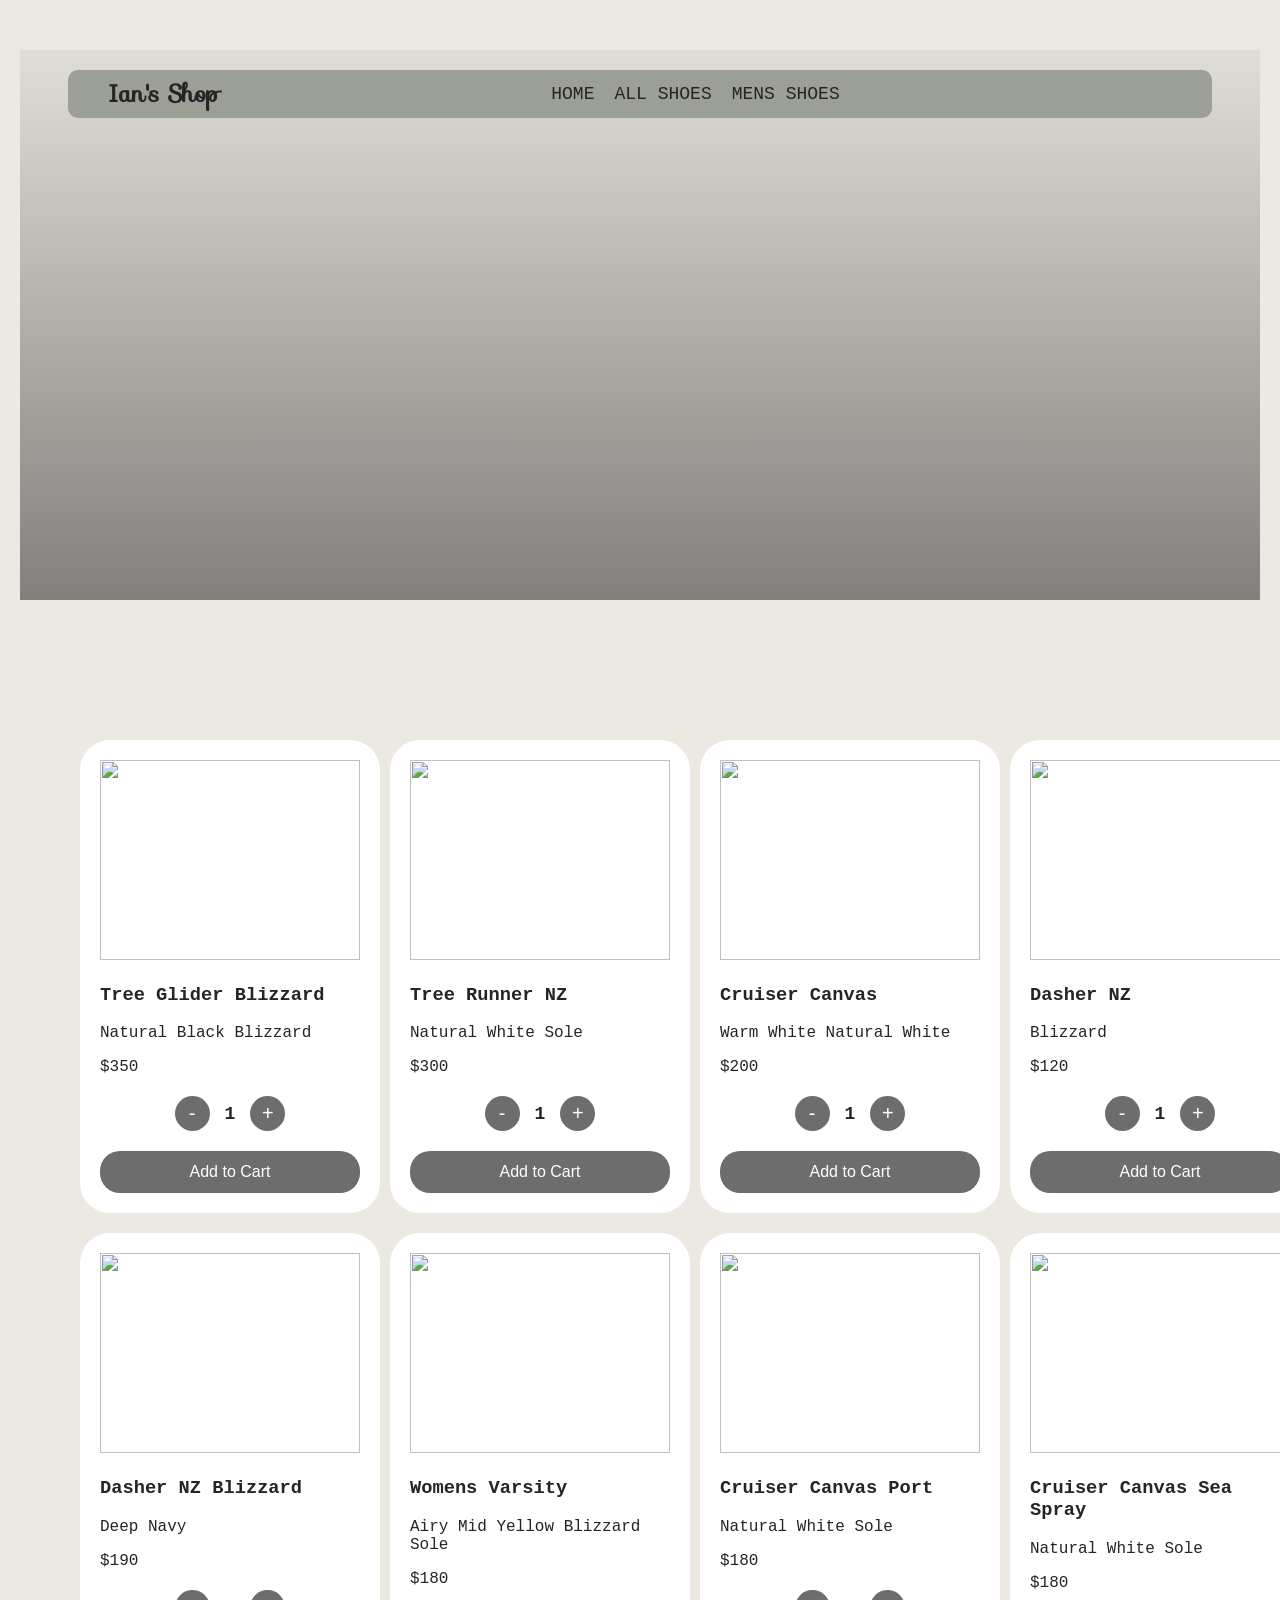
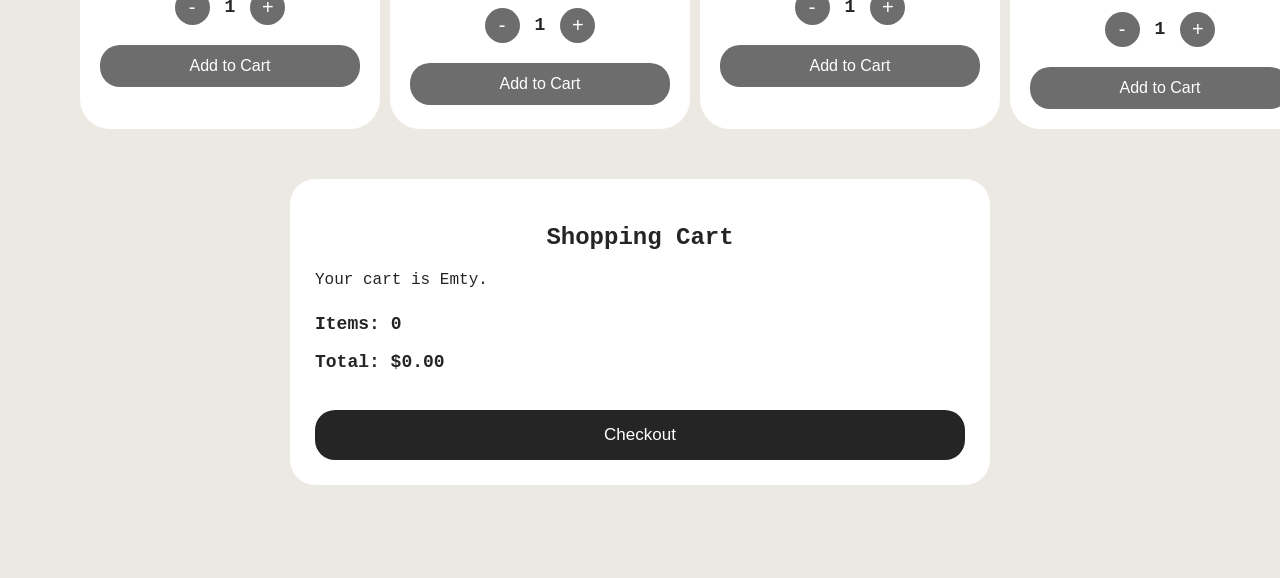
==== Shoe_Store/for_women.html @ cf06b2bd "Shoe site files" ====
<!DOCTYPE html>
<html lang="en">
<head>
    <meta charset="UTF-8">
    <meta name="viewport" content="width=device-width, initial-scale=1.0">
    <link rel="preconnect" href="https://fonts.googleapis.com" />
    <link rel="preconnect" href="https://fonts.gstatic.com" crossorigin />
    <link
      href="https://fonts.googleapis.com/css2?family=Imperial+Script&family=Sofia&display=swap"
      rel="stylesheet"
    />
    <link
      href="https://fonts.googleapis.com/css2?family=Imperial+Script&family=Iosevka+Charon+Mono:ital,wght@0,300;0,400;0,500;0,700;1,300;1,400;1,500;1,700&family=Sofia&display=swap"
      rel="stylesheet"
    />
    <title>SHOES FOR MEN</title>
    <style>
    :root {
        /* Colors */
        --primary-color: #7b80a8;
        --secondary-color: #f3961c;
        --dark-color: #252525;
        --white-color: #fff;
        --light-gray-color: #f2f2f2;
        --labor-services-color: #273071;
        --background-image: url("Header_photo.webp");
        --black-color: #050505;
        --header-color: #878a81;
        --secondary-background: #9c9f96;
        --margin-bottom: 16px;
        --site-max-width: 100%;
        --spacing:4px;
    }

    * {
        box-sizing: border-box;
    }

    html, body {
        height: 1000px;
        margin: 0;
        scroll-behavior: smooth;
    }

    header {
        position: absolute;
        top: calc(var(--spacing) * 5);
        left: calc(var(--spacing) * 12);
        right: calc(var(--spacing) * 12);
        height: calc(var(--spacing) * 12);
        padding: 0px 40px;
        background: var(--secondary-background);
        border-radius: 10px;
        justify-content: center;
        display: flex;
        align-items: center;
       
    }

    body {
        background-color: #ece9e2;
        background-size: cover;
        background-position: center;
        background-repeat: no-repeat;
        text-align: center;
        margin: 0;
        padding: 50px 20px;
        font-family: "Iosevka Charon Mono", monospace;
        color: #252525;
        /* background-color: var(--white-color); */
    }

    .hero {
        position: relative;
        width: 100%;
        min-height: 470px;
        background-image:
            linear-gradient(
            to bottom,
            rgba(0, 0, 0, 0.05),
            rgba(0, 0, 0, 0.35)
            ),
            url("womens_shoes/womens_desktop.webp");
        background-size: cover;
        background-position: center;
        background-repeat: no-repeat;
        border-radius: 20px;
        overflow: hidden;
    }

    .project-title {
        margin: 0;
        font-family: "sofia", cursive;
    }
    .menu-box {
        display: flex;
        gap: 20px;
        font-family: sans-serif;
        font-size: large;
        margin: auto;
        align-items: center;
    }
    .menu-box a {
        text-decoration: none;
        color: #252525;
        font-family: "Iosevka Charon Mono", monospace;
        font-weight: 500;
    }
    .menu-box a:hover {
        color: white;
    }

        .gallery {
        width: 100%;
        max-width: 1400px;
        display: grid;
        grid-template-columns: repeat(4, 1fr);
        row-gap: 20px;
        column-gap: 10px;
        margin: 0 auto;
        padding: 20px;
        cursor: pointer;

            /* background-color: white;
            border-radius: 10%; */
    }
    .gallery img:hover {
        transform: scale(1.5);
    }

    .hero_container {
        padding: 120px 40px 60px;
        min-height: 100vh;
        
    }

    .shoe_box {
        width: 300px;
        padding: 20px;
        background-color: white;
        border-radius: 30px;
        align-items: flex-start;
        text-align: left;
        transition: transform 0.3s ease,
                    box-shadow 0.3s ease;
        font-family: "Iosevka Charon Mono", monospace;
    }

    .shoe_box:hover {
        transform: translateY(-8px);
        box-shadow: 0 12px 30px rgba(0, 0, 0, 0.12);
    }

    .shoe_box img {
        width: 100%;
        height: 200px;
        object-fit: contain;
    }

    .popup {
        display: none;
        position: fixed;
        top: 0;
        left: 0;
        width: 100%;
        height: 100%;
        background: rgba(0, 0, 0, 0.8);
        justify-content: center;
        align-items: center;
        flex-direction: column;
    }

    .popup img {
            width: 80%;
            max-width: 600px;
            border-radius: 10px;
        }
        .caption {
            color: white;
            margin-top: 10px;
            font-size: 18px;
            /* background: rgba(238, 235, 235, 0.5); */
            padding: 5px 10px;
            border-radius: 5px;
            font-family: "Iosevka Charon Mono", monospace;
            white-space: pre-line;
        }
        .close-btn {
            position: absolute;
            top: 290px;
            right: 530px;
            font-size: 30px;
            color: white;
            cursor: pointer;
        }

        /* Quantity Controls */
        .controls {
            display: flex;
            justify-content: center;
            align-items: center;
            gap: 15px;
            margin: 20px 0;
        }

        .controls button {
            width: 35px;
            height: 35px;
            border: none;
            border-radius: 50%;
            background-color: #6e6d6d;
            color: white;
            font-size: 20px;
            cursor: pointer;
        }

        .quantity {
            font-size: 18px;
            font-weight: bold;
        }
   
    /* Add to cart */

        .addToCartBtn {
            width: 100%;
            padding: 12px 20px;
            border: none;
            border-radius: 20px;
            background-color: #6e6d6d;
            color: white;
            font-size: 16px;
            cursor: pointer;
        }

        .addToCartBtn:hover {
            background-color: #4c5a7c;
            color: #050505;
        }

        /* Shopping Cart */

        .cart {
            width: 90%;
            max-width: 800px;
            margin: 40px auto;
            padding: 30px;
            background-color: white;
            border-radius: 25px;
            text-align: left;
        }

        .cart h2 {
            text-align: center;
        }

        .cart-item {
            display: flex;
            justify-content: space-between;
            padding: 15px 0;
            border-bottom: 1px solid #ddd;
        }

        .cart-summary {
            margin-top: 25px;
            font-size: 18px;
            font-weight: bold;
        }

        #checkoutBtn {
            width: 100%;
            padding: 15px;
            margin-top: 20px;
            border: none;
            border-radius: 20px;
            background-color: #252525;
            color: white;
            font-size: 17px;
            cursor: pointer;
        }

        /* TOAST MESSAGE */
        #toast {
            visibility: hidden;
            min-width: 250px;
            background-color: #333;
            color: #fff;
            text-align: center;
            border-radius: 8px;
            padding: 16px;
            position: fixed;
            z-index: 9999;
            bottom: 30px;
            right: 30px;
            font-size: 14px;
            transition: opacity 0.5s ease, visbility 0.5s;
        }
        #toast.show {
            visibility: visible;
            opacity: 1;
        }
        .burger-button {
            display: none;
            background: none;
            border: none;
            font-size: 30px;
            cursor: pointer;
            color: #252525;
        }

       

    @media screen and (max-width: 900px) {
    
        header {
                position: relative;
                top: 0;
                left: 0;
                right: 0;
                width: 100%;
                height: auto;
                padding: 15px 20px;
                display: flex;
                justify-content: space-between;
                align-items: center;
                background-color: #9c9f96;
                border-radius: 0;
                z-index: 1000;
            }

            .project-title {
                margin: 0;
                font-size: 26px;
            }

            /* HERO SECTION */

            .hero {
                min-height: 550px;
                background-image:
                linear-gradient(
                    to bottom,
                    rgba(0, 0, 0, 0.05),
                    rgba(0, 0, 0, 0.45)
                ),
                url("womens_shoes/womens_mobile.webp");
                background-size: cover;
                background-position: center;
                background-repeat: no-repeat;
                border-radius: 0;
            }

            /* BURGER BUTTON */

            .burger-button {
                display: block;
                padding: 5px;
                background: none;
                border: none;
                color: #252525;
                font-size: 30px;
                cursor: pointer;
            }

            /* DROPDOWN MENU */

            .menu-box {
                display: none;
                position: absolute;
                top: 100%;
                left: 0;
                right: 0;
                width: 100%;
                margin: 0;
                padding: 10px 0;
                background-color: #9c9f96;
                flex-direction: column;
                gap: 0;
                z-index: 1000;
            }

            .menu-box.active {
                display: flex;
            }

            .menu-box a {
                width: 100%;
                padding: 15px 20px;
                color: #252525;
                font-size: 16px;
                text-align: center;
                text-decoration: none;
            }

            .menu-box a:hover {
                color: white;
                background-color: #7b80a8;
            }

            /* PRODUCT AREA */

            .hero_container {
                padding: 30px 15px;
                background-size: cover;
                background-position: center;
                background-repeat: no-repeat;
            }

            .gallery {
                width: 100%;
                padding: 10px;
                display: grid;
                grid-template-columns: repeat(2, minmax(0, 1fr));
                gap: 20px;
            }

            .shoe_box {
                width: 100%;
                max-width: 350px;
                margin: 0 auto;
            }

            .shoe_box img {
                display: block;
                width: 100%;
                height: 220px;
                object-fit: contain;
            }

            /* CART */

            .cart {
                width: calc(100% - 30px);
                margin: 25px auto;
                padding: 20px 15px;
                border-radius: 18px;
            }

            .cart h2 {
                margin-top: 0;
                font-size: 22px;
            }

            .cart-item {
                display: flex;
                justify-content: space-between;
                align-items: center;
                flex-wrap: wrap;
                gap: 8px;
                padding: 15px 0;
                font-size: 14px;
            }

            .cart-summary {
                margin-top: 20px;
                font-size: 16px;
            }

            #checkoutBtn {
                width: 100%;
                padding: 14px;
                font-size: 16px;
            }
            }
            .cart {
                width: 92%;
                max-width: 700px;
                padding: 25px;
                margin: 30px auto;
            }
            .hero {
                    min-height: 550px;
                    border-radius: 0;
                    background-image:
                    linear-gradient(
                        to bottom,
                        rgba(0, 0, 0, 0.05),
                        rgba(0, 0, 0, 0.45)
                    ),
                    url("mens_sneakers/mens_sneakers_mobile_header.webp");
                    background-position: center;
                }
            
                .cart {
                width: 92%;
                max-width: 700px;
                padding: 25px;
                margin: 30px auto;
            }
            .hero {
                min-height: 550px;
                border-radius: 0;
                background-image:
                linear-gradient(
                    to bottom,
                    rgba(0, 0, 0, 0.05),
                    rgba(0, 0, 0, 0.45)
                ),
                url("womens_shoes/womens_mobile.webp");
                background-position: center;
            }


        @media screen and (max-width: 600px) {
            header {
                position: relative;
                top: 0;
                left: 0;
                right: 0;
                width: 100%;
                height: auto;
                padding: 15px 20px;
                display: flex;
                justify-content: space-between;
                align-items: center;
                border-radius: 0;
            }

            .hero {
                min-height: 550px;
                border-radius: 0;
                background-image:
                linear-gradient(
                    to bottom,
                    rgba(0, 0, 0, 0.05),
                    rgba(0, 0, 0, 0.45)
                ),
                url("womens_shoes/womens_mobile.webp");
                background-position: center;
            }

            /* SHOW BURGER BUTTON */

            .burger-button {
                display: block;
            }

            /* HIDE MENU */

            .menu-box {
                display: none;
                position: absolute;
                top: 10px;
                left: 10px;
                right: 10px;
                width: 100%;
                background-color: #9c9f96;
                flex-direction: column;
                gap: 0;
                padding: 10px 18px;
                margin: 0;
                z-index: 1000;
            }

            /* SHOW MENU AFTER CLICK */
            .menu-box.active {
                display: flex;
            }

            /* MENU LINKS */

            .menu-box a {
                width: 100%;
                padding: 15px 20px;
                text-align: center;
                font-size: 16px;
            }
            .menu-box a:hover {
                background-color: #7b80a8;
                color: white;
            }
             .cart {
                width: calc(100% - 30px);
                margin: 25px auto;
                padding: 20px 15px;
                border-radius: 18px;
            }

            .cart h2 {
                font-size: 22px;
                margin-top: 0;
            }


            .cart-item {
                display: flex;
                justify-content: space-between;
                align-items: center;
                flex-wrap: wrap;
                gap: 8px;
                padding: 15px 0;
                font-size: 14px;
            }

            .cart-summary {
                margin-top: 20px;
                font-size: 16px;
            }

            #checkoutBtn {
                width: 100%;
                padding: 14px;
                font-size: 16px;
            }
            
            /* PRODUCT AREA */
            .hero_container {
                padding: 30px 15px;
                
            }

            .gallery {
                width: 100%;
                grid-template-columns: 1fr;
                gap: 20px;
                padding: 10px;
            }

            .shoe_box {
                width: 100%;
                max-width: 350px;
                margin: 0 auto;
            }

            .shoe_box img {
                width: 100%;
                height: 220px;
                object-fit: contain;
            }

            .cart {
                width: 95%;
                padding: 20px;
            }
        }
       

    </style>
</head>
<body>
    <main>
    <section class="hero">
    <header>
        
        <div>
            <h2 class="project-title">Ian's Shop</h2>
        </div>

        <!-- BURGER BUTTON -->
    <button class="burger-button" id="burgerBtn">☰</button>

        <nav class="menu-box" id="menuBox">
            <a href="index.html">HOME</a>
            <a href="shopall.html">ALL SHOES</a>
            <a href="for_men.html">MENS SHOES</a>
        </nav>
    </header>

    </section>
   </main>
    <div class="hero_container">
        <div class="gallery">
            <div class="shoe_box" data-name="Tree Glider Blizzard" data-price="350">
            <img src="womens_shoes/A11072_24Q3_Tree_Glider_Blizzard_Blizzard_PDP_LEFT-1000x1000.webp" data-caption = "Finally, a classic high top that doesn’t feel clunky. \nPerfect for warmer days, our lightweight, flexible tree fiber blend conforms to your movements for next-level comfort.&nbsp;">
            <h3>Tree Glider Blizzard</h3>
            <p>Natural Black Blizzard</p>
            <p>$350</p>

            <div class="controls">
                <button class="decreaseBtn">-</button>
                <span class="quantity">1</span>
                <button class="increaseBtn">+</button>
            </div>

            <button class="addToCartBtn">
                Add to Cart
            </button>
        </div>
        <div class="shoe_box" data-name="Tree Runner NZ Natural White Sole" data-price="300">
            <img src="womens_shoes/A12256_26Q1_Cruiser-Terry-Ochre-Warm-White_PDP_LEFT.webp" data-caption = "Made to match the pace of life in motion, the Strider offers comfort and versatility with style to spare. \nSpringy, stretchy, and supportive, it’s your AM to PM pick for all-day, every day wearability.">
            <h3>Tree Runner NZ</h3>
            <p>Natural White Sole</p>
            <p>$300</p>

            <div class="controls">
                <button class="decreaseBtn">-</button>
                <span class="quantity">1</span>
                <button class="increaseBtn">+</button>
            </div>

            <button class="addToCartBtn">
                Add to Cart
            </button>
        </div>

        <div class="shoe_box" data-name="Cruiser Canvas Warm White Natural White" data-price="200">
            <img src="womens_shoes/A12344_26Q1_Cruiser-Canvas-Warm-White-Natural-White_PDP_LEFT.webp" data-caption = "The Trail Runner is sustainably-engineered and intentionally designed for durability, comfort, and performance no matter where the day leads. \nA single-piece knit upper and pull tab make it easy to slip on and tackle any terrain with ease.">
            <h3>Cruiser Canvas</h3>
            <p>Warm White Natural White</p>
            <p>$200</p>

            <div class="controls">
                <button class="decreaseBtn">-</button>
                <span class="quantity">1</span>
                <button class="increaseBtn">+</button>
            </div>

            <button class="addToCartBtn">
                Add to Cart
            </button>
        </div>

        <div class="shoe_box" data-name="Dasher NZ Blizzard" data-price="320">
            <img src="womens_shoes/A12447_26Q1_Dasher-NZ-Blizzard-Blizzard_PDP_LEFT_43da74dc-9258-490a-b9d8-3083bd6eb85f.webp" data-caption = "Boot-like protection, sneaker-like performance. \nWeather any storm with our fully waterproof Wool Runner NZ built to keep water out and warmth in. \nRainy days just got a lot brighter.">
            <h3>Dasher NZ</h3>
            <p>Blizzard</p>
            <p>$120</p>

            <div class="controls">
                <button class="decreaseBtn">-</button>
                <span class="quantity">1</span>
                <button class="increaseBtn">+</button>
            </div>

            <button class="addToCartBtn">
                Add to Cart
            </button>
        </div>

        <div class="shoe_box" data-name="Dasher NZ Blizzard Deep Navy" data-price="190">
            <img src="womens_shoes/A12464_26Q1_Dasher-NZ-Blizzard-Deep-Navy-Blizzard_PDP_LEFT_e38509e9-51da-49a3-a794-53de6797a109.webp" data-caption = "Downpours happen. Be prepared with fully waterproof kicks boasting next-level protection. \nThis stylish sneaker adds a mid-top silhouette and weather-ready features to the cozy comfort of the Wool Runner NZ.">
            <h3>Dasher NZ Blizzard</h3>
            <p> Deep Navy</p>
            <p>$190</p>

            <div class="controls">
                <button class="decreaseBtn">-</button>
                <span class="quantity">1</span>
                <button class="increaseBtn">+</button>
            </div>

            <button class="addToCartBtn">
                Add to Cart
            </button>
        </div>

        <div class="shoe_box" data-name="Womens Varsity Airy Mid Yellow Blizzard Sole" data-price="180">
            <img src="womens_shoes/A12574_26Q2_Womens-Varsity-Airy-Mid-Yellow-Blizzard-Sole_PDP_LEFT.webp" data-caption = "Our responsibly-sourced Merino wool is lined with a breathable waterproof membrane that keeps feet warm and dry in any conditions, \nwhile a brand new dual-density insole—the Allbirds Featherbed—uses cushioned memory foam to deliver uncompromising comfort.">
            <h3>Womens Varsity</h3>
            <p>Airy Mid Yellow Blizzard Sole</p>
            <p>$180</p>

            <div class="controls">
                <button class="decreaseBtn">-</button>
                <span class="quantity">1</span>
                <button class="increaseBtn">+</button>
            </div>

            <button class="addToCartBtn">
                Add to Cart
            </button>
        </div>

        <div class="shoe_box" data-name="Cruiser Canvas Port Natural White Sole" data-price="180">
            <img src="womens_shoes/A12848_26Q1_Cruiser-Canvas-Port-Natural-White-Sole_PDP_LEFT_f544c3ab-bb93-4f19-9cb0-558975e64068.webp" data-caption = "Our responsibly-sourced Merino wool is lined with a breathable waterproof membrane that keeps feet warm and dry in any conditions, \nwhile a brand new dual-density insole—the Allbirds Featherbed—uses cushioned memory foam to deliver uncompromising comfort.">
            <h3>Cruiser Canvas Port</h3>
            <p>Natural White Sole</p>
            <p>$180</p>

            <div class="controls">
                <button class="decreaseBtn">-</button>
                <span class="quantity">1</span>
                <button class="increaseBtn">+</button>
            </div>

            <button class="addToCartBtn">
                Add to Cart
            </button>
        </div>

        <div class="shoe_box" data-name="Cruiser Canvas Sea Spray Natural White Sole" data-price="180">
            <img src="womens_shoes/A12315_26Q2_Womens-Varsity-Syrah-Natural-White-Sole_PDP_LEFT_ede2ff5e-b78a-485a-8.webp" data-caption = "Our responsibly-sourced Merino wool is lined with a breathable waterproof membrane that keeps feet warm and dry in any conditions, \nwhile a brand new dual-density insole—the Allbirds Featherbed—uses cushioned memory foam to deliver uncompromising comfort.">
            <h3>Cruiser Canvas Sea Spray</h3>
            <p>Natural White Sole</p>
            <p>$180</p>

            <div class="controls">
                <button class="decreaseBtn">-</button>
                <span class="quantity">1</span>
                <button class="increaseBtn">+</button>
            </div>

            <button class="addToCartBtn">
                Add to Cart
            </button>
        </div>
        
    </div>

    <section class="cart">
        <h2>Shopping Cart</h2>
        <div id="cartItems">
            <p>Your cart is Emty.</p>
        </div>

        <div class="cart-summary">
            <p>
                Items:
                <span id="cartQuantity">0</span>
            </p>

            <p>
                Total:
                $<span id="cartTotal">0.00</span>
            </p>

            <div>
                <button id="checkoutBtn">
                    Checkout
                </button>
            </div>
        </div>
    </section>  
    <div class="popup" id="popup">
        <span class="close-btn" id="close-btn">&times;</span>
        <img id="popup-img">
        <p class="caption" id="popup-caption"></p>
        
    </div>

    <div id="toast">This is a toast message</div>

    <script>

            const popup = document.getElementById('popup');
            const popupCaption = document.getElementById('popup-caption');
            const popImg = document.getElementById('popup-img');
            const closeBtn = document.getElementById('close-btn');

            document.querySelectorAll(".gallery img").forEach(img => {
                img.addEventListener("click", () => {
                    popImg.src = img.src;
                    popupCaption.textContent = img.dataset.caption.replace(/\\n/g, "\n");
                    popup.style.display = "flex";
                });

                closeBtn.addEventListener('click', function() {
                    popup.style.display = "none";
                });
            });

            //SHOPPING CART
            const cart =[];
            const shoeBoxes = document.querySelectorAll(".shoe_box");
            const cartItems = document.getElementById("cartItems");
            const cartQuantity = document.getElementById("cartQuantity");
            const cartTotal = document.getElementById("cartTotal");
            const checkoutBtn = document.getElementById('checkoutBtn');
            

            function showToast(message) {
                    const toast = document.getElementById('toast');
                    toast.textContent = message;
                    toast.classList.add("show");

                    setTimeout(() => {
                        toast.classList.remove("show");
                    }, 3000);
                }

            //PRODUCT CARDS

            shoeBoxes.forEach(function(shoeBox) {
                const decreaseBtn = shoeBox.querySelector(".decreaseBtn");
                const increaseBtn = shoeBox.querySelector(".increaseBtn");
                const quantityDisplay = shoeBox.querySelector(".quantity");
                const addToCartBtn = shoeBox.querySelector(".addToCartBtn");

                let quantity = 1;

                //Increase quantity

                increaseBtn.addEventListener("click", function() {
                    quantity++;
                    quantityDisplay.textContent = quantity;
                });

                //Decrease quantity

                decreaseBtn.addEventListener("click", function() {
                    if (quantity > 1) {
                        quantity--;
                        quantityDisplay.textContent = quantity;
                    }
                });

                //Add to Cart

                addToCartBtn.addEventListener('click', function() {
                    const name = shoeBox.dataset.name;
                    const price = Number(shoeBox.dataset.price);
                    const image = shoeBox.querySelector("img").getAttribute("src");
                    addToCart(name, price, quantity, image);   
                    showToast('Item added to cart!');    
                });
              
        });    

                

                //Add to Cart Function

                function addToCart(name, price, quantity, image) {
                    const existingItem = cart.find(function(item) {
                        return item.name === name;
                    });

                    //Product already exists

                    if (existingItem) {
                        existingItem.quantity = quantity;
                        alert("Item already added to cart");
                        
                    }
                    //new product
                    else {
                        const product = {
                            name: name, 
                            price: price, 
                            quantity: quantity,
                            image: image
                        };
                        cart.push(product);
                    }
                    console.log(cart);
                    updateCart();
                }

                //UPDATE CART

                function updateCart() {
                    cartItems.innerHTML = "";

                    let totalQuantity = 0;
                    let totalPrice = 0;

                    cart.forEach(function(item) {
                        const itemTotal = item.price * item.quantity;
                        totalQuantity += item.quantity;
                        totalPrice += itemTotal;

                        const cartItem = document.createElement("div");

                        cartItem.classList.add("cart-item");

                        cartItem.innerHTML = `
                            <span>
                                ${item.name} x ${item.quantity}
                            </span>
                                
                            <span>
                                $${itemTotal.toFixed(2)}
                            </span> `;

                        cartItems.appendChild(cartItem);
                    });

                    cartQuantity.textContent = totalQuantity;
                    cartTotal.textContent = totalPrice.toFixed(2);

                    //Show empty message

                    if ( cart.length === 0) {
                        cartItems.innerHTML = "<p>Your cart is empty.</p>";
                    }
                }
                //CHECKOUT

                checkoutBtn.addEventListener("click", function() {
                    if (cart.length === 0){
                        showToast("Your cart is empty!");
                        return;
                    }

                    //Save all products
                    localStorage.setItem("shoppingCart", JSON.stringify(cart));

                    let totalQuantity = 0;
                    let totalPrice = 0;

                    cart.forEach(function(item) {
                        totalQuantity += item.quantity;
                        totalPrice += item.price * item.quantity;
                    });
                    // 
                    window.location.href = "checkout2.html";
                })
                
                
            const burgerBtn = document.getElementById('burgerBtn');
            const menuBox = document.getElementById('menuBox');

            burgerBtn.addEventListener('click', function() {
                menuBox.classList.toggle('active');
            })
    </script>
    
    
</body>
</html>
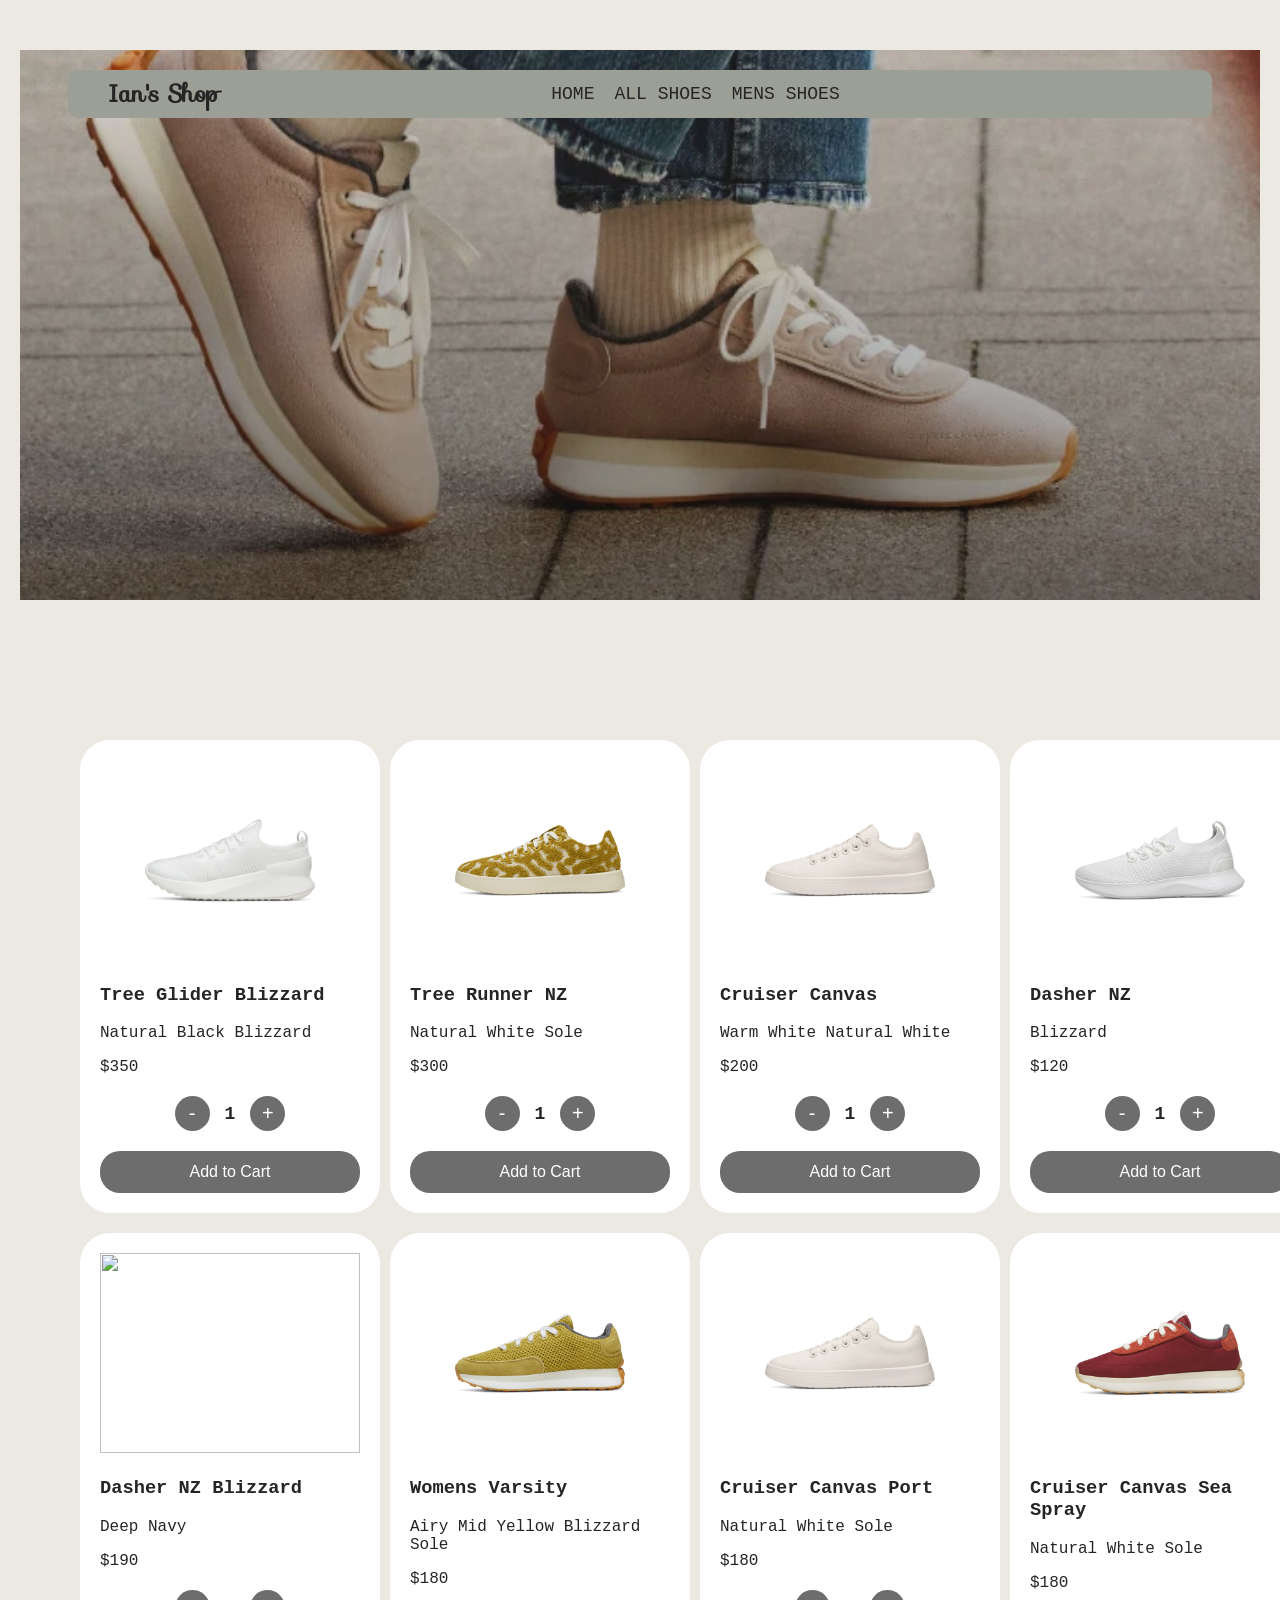
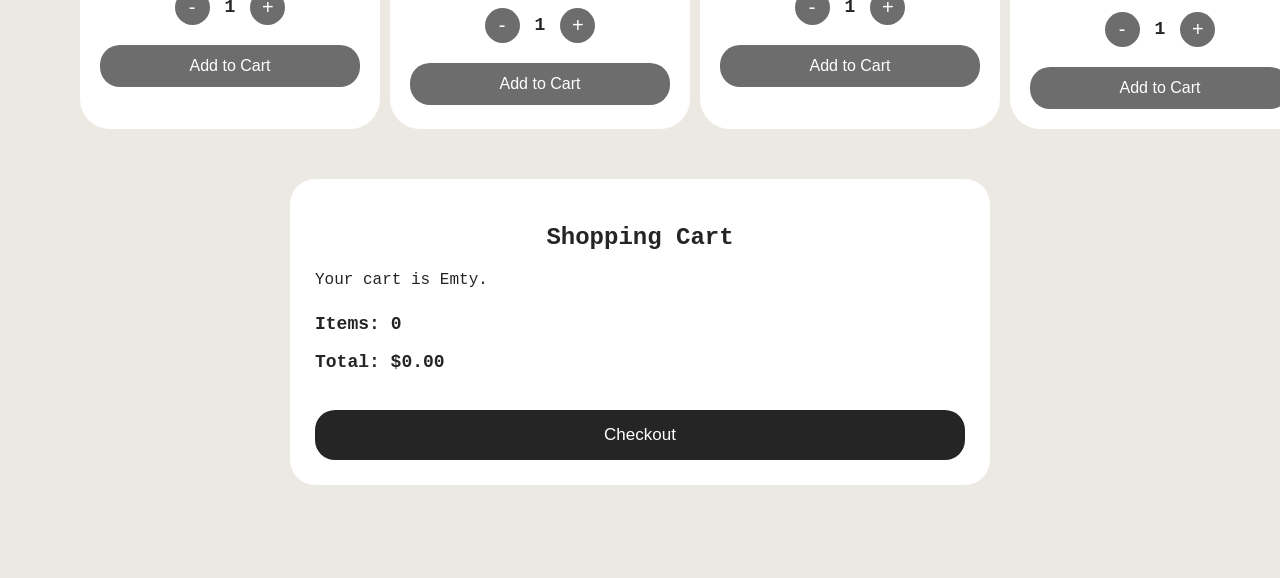
==== commit b5006abf: "Update for_women.html" ====
--- a/Shoe_Store/for_women.html
+++ b/Shoe_Store/for_women.html
@@ -13,7 +13,7 @@
       href="https://fonts.googleapis.com/css2?family=Imperial+Script&family=Iosevka+Charon+Mono:ital,wght@0,300;0,400;0,500;0,700;1,300;1,400;1,500;1,700&family=Sofia&display=swap"
       rel="stylesheet"
     />
-    <title>SHOES FOR MEN</title>
+    <title>SHOES FOR WOMEN</title>
     <style>
     :root {
         /* Colors */
@@ -727,7 +727,7 @@
         </div>
 
         <div class="shoe_box" data-name="Dasher NZ Blizzard Deep Navy" data-price="190">
-            <img src="womens_shoes/A12464_26Q1_Dasher-NZ-Blizzard-Deep-Navy-Blizzard_PDP_LEFT_e38509e9-51da-49a3-a794-53de6797a109.webp" data-caption = "Downpours happen. Be prepared with fully waterproof kicks boasting next-level protection. \nThis stylish sneaker adds a mid-top silhouette and weather-ready features to the cozy comfort of the Wool Runner NZ.">
+            <img src="womens_shoes/womens_shoes/A12447_26Q1_Dasher-NZ-Blizzard-Blizzard.webp" data-caption = "Downpours happen. Be prepared with fully waterproof kicks boasting next-level protection. \nThis stylish sneaker adds a mid-top silhouette and weather-ready features to the cozy comfort of the Wool Runner NZ.">
             <h3>Dasher NZ Blizzard</h3>
             <p> Deep Navy</p>
             <p>$190</p>
@@ -761,7 +761,7 @@
         </div>
 
         <div class="shoe_box" data-name="Cruiser Canvas Port Natural White Sole" data-price="180">
-            <img src="womens_shoes/A12848_26Q1_Cruiser-Canvas-Port-Natural-White-Sole_PDP_LEFT_f544c3ab-bb93-4f19-9cb0-558975e64068.webp" data-caption = "Our responsibly-sourced Merino wool is lined with a breathable waterproof membrane that keeps feet warm and dry in any conditions, \nwhile a brand new dual-density insole—the Allbirds Featherbed—uses cushioned memory foam to deliver uncompromising comfort.">
+            <img src="womens_shoes/A12344_26Q1_Cruiser-Canvas-Warm-White-Natural-White_PDP_LEFT.webp" data-caption = "Our responsibly-sourced Merino wool is lined with a breathable waterproof membrane that keeps feet warm and dry in any conditions, \nwhile a brand new dual-density insole—the Allbirds Featherbed—uses cushioned memory foam to deliver uncompromising comfort.">
             <h3>Cruiser Canvas Port</h3>
             <p>Natural White Sole</p>
             <p>$180</p>
@@ -1006,4 +1006,4 @@
     
     
 </body>
-</html>+</html>
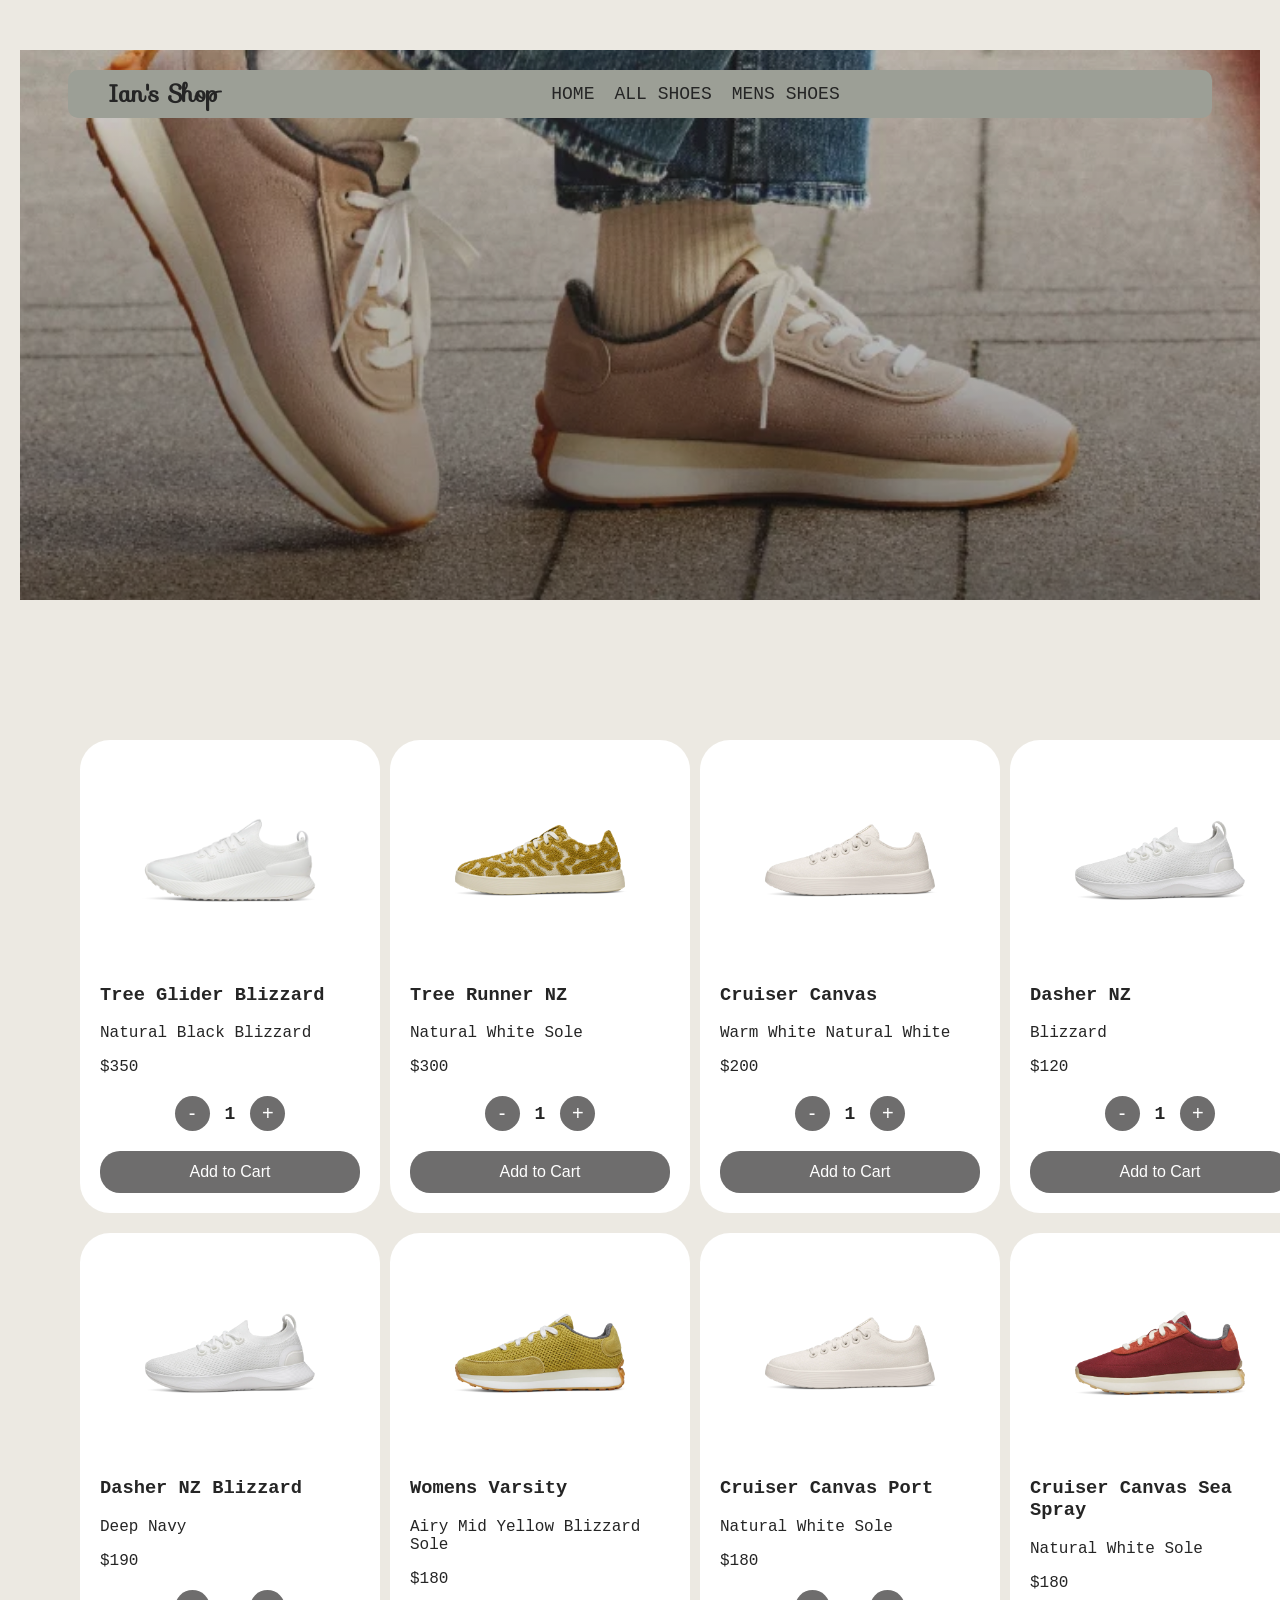
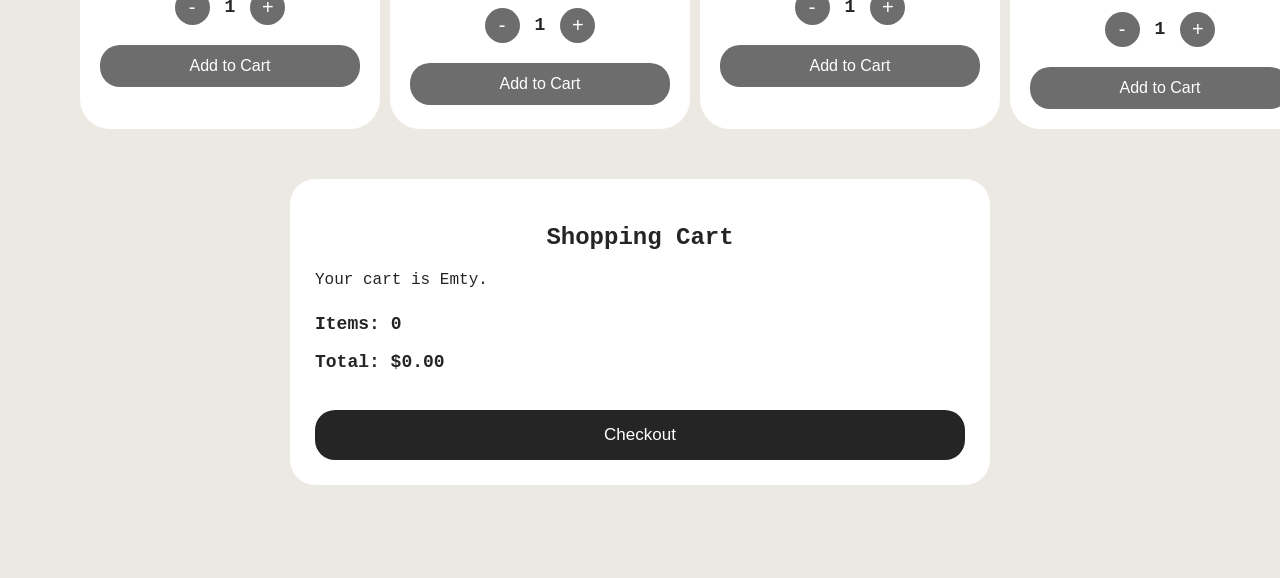
==== commit cc9d603d: "Update for_women.html" ====
--- a/Shoe_Store/for_women.html
+++ b/Shoe_Store/for_women.html
@@ -727,7 +727,7 @@
         </div>
 
         <div class="shoe_box" data-name="Dasher NZ Blizzard Deep Navy" data-price="190">
-            <img src="womens_shoes/womens_shoes/A12447_26Q1_Dasher-NZ-Blizzard-Blizzard.webp" data-caption = "Downpours happen. Be prepared with fully waterproof kicks boasting next-level protection. \nThis stylish sneaker adds a mid-top silhouette and weather-ready features to the cozy comfort of the Wool Runner NZ.">
+            <img src="womens_shoes/A12447_26Q1_Dasher-NZ-Blizzard-Blizzard.webp" data-caption = "Downpours happen. Be prepared with fully waterproof kicks boasting next-level protection. \nThis stylish sneaker adds a mid-top silhouette and weather-ready features to the cozy comfort of the Wool Runner NZ.">
             <h3>Dasher NZ Blizzard</h3>
             <p> Deep Navy</p>
             <p>$190</p>
